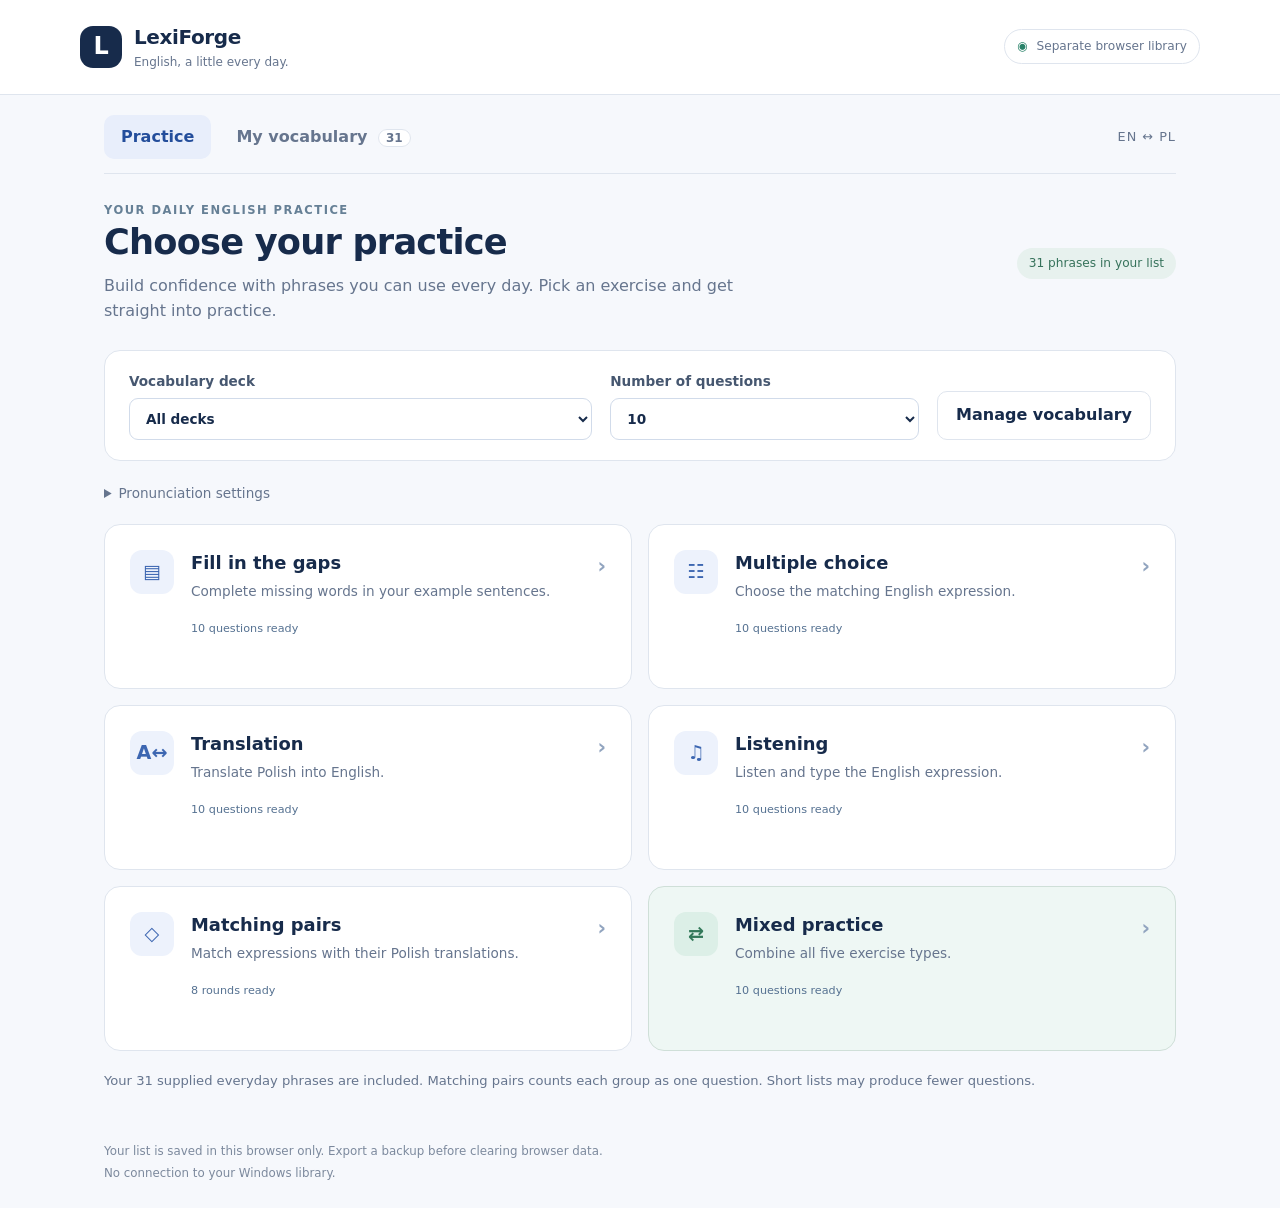
==== index.html @ 7cbcc1eb "Publish standalone vocabulary exercises" ====
<!doctype html>
<html lang="en"><head><meta charset="UTF-8"><meta name="viewport" content="width=device-width,initial-scale=1"><meta name="theme-color" content="#243f76"><meta name="description" content="Practise 31 everyday English phrases with Polish translations. Five exercise types and mixed practice, with your own browser vocabulary list."><title>LexiForge · Exercises</title><link rel="stylesheet" href="./style.css"><script type="module" src="./app.js"></script></head>
<body><a class="skip" href="#main">Skip to practice</a><header class="app-header"><a class="brand" href="./" aria-label="LexiForge home"><span class="brand-mark" aria-hidden="true">L</span><span>LexiForge<small>English, a little every day.</small></span></a><div class="local-badge"><span aria-hidden="true">◉</span> Separate browser library</div></header><div class="shell"><nav class="tabs" aria-label="Main navigation"><button data-view="practice" class="active">Practice</button><button data-view="vocabulary">My vocabulary <span id="word-count"></span></button><span class="nav-note">EN <span aria-hidden="true">↔</span> PL</span></nav><div id="notice" role="status" aria-live="polite"></div><main id="main" tabindex="-1"></main><footer>Your list is saved in this browser only. Export a backup before clearing browser data. <span>No connection to your Windows library.</span></footer></div><dialog id="dialog" aria-labelledby="dialog-title"></dialog></body></html>
---- style.css ----
:root{font-family:Inter,ui-sans-serif,system-ui,-apple-system,"Segoe UI",sans-serif;color:#25334a;background:#f6f8fc;font-size:16px;line-height:1.55;--blue:#2659ba;--ink:#172b4b;--muted:#66758e;--line:#dfe5ee}
*{box-sizing:border-box}body{margin:0}button,input,select,textarea{font:inherit}button,a,input,select,textarea{touch-action:manipulation}button{cursor:pointer;border:1px solid transparent;border-radius:10px;padding:11px 18px;background:#edf1f7;color:var(--ink);font-weight:600}button:hover:not(:disabled){filter:brightness(.96)}button:disabled{opacity:.5;cursor:not-allowed}button:focus-visible,a:focus-visible,input:focus-visible,select:focus-visible,textarea:focus-visible,summary:focus-visible{outline:3px solid #6193ee;outline-offset:3px}.primary{background:var(--blue);color:white}.quiet{background:transparent;border-color:var(--line)}.danger{color:#b82737;background:#fff0f1}.link{padding:4px 0;background:none;color:var(--blue);font-size:.9rem}.skip{position:fixed;top:-80px;left:16px;background:#fff;padding:12px;z-index:100}.skip:focus{top:12px}.app-header{padding:22px max(24px,calc((100% - 1120px)/2));background:#fff;border-bottom:1px solid var(--line);display:flex;justify-content:space-between;align-items:center;gap:18px}.brand{display:flex;gap:12px;align-items:center;text-decoration:none;color:var(--ink);font-size:1.25rem;font-weight:750;letter-spacing:-.4px}.brand small{display:block;font-size:.75rem;letter-spacing:0;font-weight:400;color:var(--muted)}.brand-mark{display:grid;place-items:center;width:42px;height:42px;border-radius:13px;background:var(--ink);color:#fff;font-size:1.5rem}.local-badge{font-size:.76rem;border:1px solid var(--line);padding:7px 12px;border-radius:30px;color:var(--muted)}.local-badge span{color:#288268;margin-right:5px}.shell{max-width:1120px;margin:0 auto;padding:0 24px}.tabs{display:flex;gap:8px;align-items:center;border-bottom:1px solid var(--line);padding:20px 0 14px;margin-bottom:28px}.tabs button{background:none;color:var(--muted);padding:9px 16px}.tabs button.active{background:#e8eefb;color:#234d9b}.tabs span#word-count{background:white;border:1px solid var(--line);font-size:.75rem;padding:1px 7px;border-radius:20px;margin-left:5px}.nav-note{margin-left:auto;font-size:.8rem;letter-spacing:1px;color:var(--muted)}#notice:not(:empty){padding:12px 16px;background:#eaf3ff;color:#204a86;border:1px solid #ccdcf5;border-radius:10px;margin-bottom:18px;overflow-wrap:anywhere}h1,h2,h3,p{margin-top:0}h1{font-size:clamp(1.65rem,4vw,2.2rem);line-height:1.25;color:var(--ink);letter-spacing:-.8px;margin-bottom:10px}h2{color:var(--ink);font-size:1.25rem;line-height:1.4;margin-bottom:6px}p{color:var(--muted)}.eyebrow{font-size:.72rem;letter-spacing:1.5px;font-weight:700;color:#668096;text-transform:uppercase;margin-bottom:9px}.intro{display:flex;justify-content:space-between;align-items:center;gap:20px;margin-bottom:26px}.intro p{margin-bottom:0;max-width:630px}.pill{font-size:.76rem;background:#e7f1ee;color:#36725b;border-radius:20px;padding:6px 12px;white-space:nowrap}.setup{display:grid;grid-template-columns:minmax(0,1.5fr) minmax(130px,1fr) auto;gap:18px;align-items:end;background:#fff;padding:20px 24px;border:1px solid var(--line);border-radius:16px;margin-bottom:22px}label{display:grid;gap:6px;font-size:.85rem;color:#465770;font-weight:600}input,select,textarea{border:1px solid #d1dbea;border-radius:9px;padding:11px 12px;background:#fff;color:var(--ink);width:100%;min-width:0}textarea{resize:vertical;min-height:110px}.setup label small{font-weight:400}.settings{margin-bottom:20px;color:var(--muted);font-size:.85rem}.settings summary{cursor:pointer;width:max-content}.audio-fields{display:flex;gap:20px;flex-wrap:wrap;padding:16px 0}.audio-fields label{min-width:160px}.audio-fields label.check{display:flex;align-items:center;gap:8px}.check input{width:18px;height:18px}.modes{display:grid;grid-template-columns:repeat(2,minmax(0,1fr));gap:16px}.mode-card{display:flex;gap:17px;text-align:left;position:relative;align-items:flex-start;padding:25px;background:#fff;border:1px solid var(--line);border-radius:16px;min-height:165px;transition:transform .16s,border-color .16s,box-shadow .16s}.mode-card:hover:not(:disabled){transform:translateY(-2px);border-color:#9cb5e4;box-shadow:0 6px 22px #2e4f8610;filter:none}.mode-card .mode-icon{display:grid;place-items:center;width:44px;height:44px;flex-shrink:0;background:#edf2fc;color:#3c66b1;border-radius:12px;font-size:1.2rem}.mode-card h2{font-size:1.12rem;margin-bottom:6px}.mode-card p{font-size:.85rem;line-height:1.6;font-weight:400;margin:0 0 12px}.mode-card small{font-size:.7rem;color:#557191;font-weight:500}.mode-card .chevron{margin-left:auto;color:#91a4bf;font-size:1.3rem}.mode-card[data-mode="mixed"]{background:#eef7f4;border-color:#cfdfd8}.mode-card[data-mode="mixed"] .mode-icon{background:#dcefe7;color:#33795a}.tip{font-size:.82rem;color:var(--muted);margin:20px 0}.toolbar{display:flex;gap:10px;align-items:center;flex-wrap:wrap;margin-bottom:20px}.toolbar .search{flex:1;min-width:200px}.toolbar input{background:#fff}.table-wrap{border:1px solid var(--line);background:white;border-radius:14px;overflow:auto}table{border-collapse:collapse;width:100%;text-align:left;font-size:.88rem}th{font-size:.72rem;letter-spacing:.6px;text-transform:uppercase;background:#f9fafd;color:var(--muted);padding:15px 18px}td{padding:15px 18px;border-top:1px solid #e8edf4;vertical-align:top}td strong{color:var(--ink)}td .example-text{display:block;font-size:.78rem;color:var(--muted);max-width:460px;margin-top:5px}td button{font-size:.75rem;padding:6px 9px;white-space:nowrap}.row-actions{display:flex;gap:6px}.deck-tag{background:#f0f3f8;border-radius:6px;padding:4px 7px;font-size:.72rem;white-space:nowrap}.practice-top{display:flex;justify-content:space-between;align-items:center;margin-bottom:15px;gap:12px}.practice-top p{margin:0;font-size:.85rem}.question-panel{max-width:830px;margin:0 auto;border:1px solid var(--line);border-radius:20px;background:#fff;padding:28px 36px}.question-panel progress{width:100%;height:7px;accent-color:var(--blue);margin:0 0 24px}.question-meta{display:flex;justify-content:space-between;align-items:center;font-size:.75rem;color:var(--muted);margin-bottom:8px}.question-prompt{font-size:clamp(1.4rem,4vw,1.9rem);line-height:1.5;color:var(--ink);margin:20px 0 22px;font-weight:600;overflow-wrap:anywhere}.question-label{font-size:.8rem;color:var(--muted);margin-bottom:10px}.question-panel input{font-size:1.05rem;padding:15px}.question-actions{display:flex;align-items:center;gap:12px;flex-wrap:wrap;margin-top:20px}.question-actions .primary{flex:1}.choice-grid{display:grid;grid-template-columns:1fr 1fr;gap:10px}.choice-grid button{text-align:left;background:#f8fafd;border-color:var(--line);font-weight:500}.choice-grid .selected{border-color:#346bd0;box-shadow:inset 0 0 0 1px #346bd0;background:#edf3ff}.feedback{margin-top:22px;border-radius:14px;background:#f3f7fd;padding:18px;text-align:left}.feedback.good{background:#eef8f2;border:1px solid #d1e8d8}.feedback.bad{background:#fff5ef;border:1px solid #f0dbcc}.feedback h3{font-size:1.08rem;margin-bottom:8px}.feedback p{margin-bottom:10px;color:#455976}.feedback strong{color:var(--ink)}.feedback .example-text{font-style:italic;font-size:.9rem}.play{background:#e8effc;color:#255bb1;padding:9px 14px}.audio-status{font-size:.8rem;color:#627895;min-height:1.3em;margin:10px 0}.listening-center{text-align:center;padding:15px 0 22px}.listening-center .play{border-radius:50px;padding:15px 25px;font-size:1rem}.matching{display:grid;grid-template-columns:1fr 1fr;gap:20px;margin-top:20px}.matching>div{display:grid;align-content:start;gap:10px}.matching button{padding:14px;text-align:left;font-size:.88rem;min-height:64px;border:1px solid var(--line);background:#f8fafd;font-weight:500;overflow-wrap:anywhere}.matching button.selected{border-color:#3367ca;box-shadow:inset 0 0 0 1px #3367ca;background:#edf3ff}.matching button.matched{background:#e7f5ed;color:#327653;opacity:1;border-color:#c3dece}.match-status{margin-top:16px;color:var(--muted);font-size:.85rem}.results{text-align:center;max-width:800px;margin:auto}.score-ring{display:grid;place-items:center;border:10px solid #e6edf8;border-radius:50%;width:155px;height:155px;font-size:2.4rem;color:#2659ba;font-weight:750;margin:22px auto}.result-actions{justify-content:center}.mistakes{text-align:left;background:#fff;border:1px solid var(--line);border-radius:14px;padding:22px;margin-top:28px}.mistakes li{padding:8px 0}.mistakes span{display:block;color:var(--muted);font-size:.85rem}.empty{background:white;border:1px solid var(--line);padding:40px;border-radius:16px;text-align:center}.empty h2{margin-bottom:12px}footer{padding:30px 0 24px;font-size:.74rem;color:#7c899d;line-height:1.8}footer span{display:block}dialog{border:1px solid var(--line);border-radius:18px;padding:26px;width:min(640px,calc(100% - 30px));max-height:90dvh;overflow:auto;box-shadow:0 18px 70px #122b4830}dialog::backdrop{background:#172b4b70;backdrop-filter:blur(3px)}dialog h2{font-size:1.4rem;margin-bottom:8px}dialog p{font-size:.88rem}dialog form{display:grid;gap:16px}dialog .dialog-actions{display:flex;justify-content:flex-end;gap:10px;flex-wrap:wrap;margin-top:8px}.field-grid{display:grid;grid-template-columns:1fr 1fr;gap:14px}.error{color:#b32d37;font-size:.85rem;margin:0}.helper{font-size:.76rem;color:var(--muted)}kbd{font-family:inherit;border:1px solid #d4ddeb;border-radius:4px;padding:1px 5px;font-size:.75rem;background:#f8fafd}.inline-buttons{display:flex;gap:8px;align-items:center;flex-wrap:wrap}.modal-check{display:flex;gap:8px;align-items:center}.modal-check input{width:auto}.visually-hidden{position:absolute;width:1px;height:1px;overflow:hidden;clip-path:inset(50%);white-space:nowrap}
@media(max-width:700px){.app-header{padding:16px 20px}.local-badge{display:none}.shell{padding:0 16px}.tabs{margin-bottom:22px;padding-top:14px}.intro{align-items:flex-start;flex-direction:column;gap:12px}.setup{grid-template-columns:1fr 1fr;padding:17px;gap:14px}.setup>a,.setup>button{grid-column:1/-1}.modes{grid-template-columns:1fr}.mode-card{min-height:145px;padding:20px}.question-panel{padding:22px 18px}.choice-grid{grid-template-columns:1fr}.question-prompt{font-size:1.4rem}.matching{gap:10px}.matching button{font-size:.8rem;padding:11px;min-height:70px}.field-grid{grid-template-columns:1fr}.toolbar .search{min-width:100%;order:-1}.row-actions{flex-direction:column}.table-wrap th,.table-wrap td{padding:12px}.intro .pill{font-size:.72rem}dialog{padding:22px}.question-actions .primary{width:100%;flex:auto}}
@media(prefers-reduced-motion:reduce){*{scroll-behavior:auto!important;transition:none!important}}
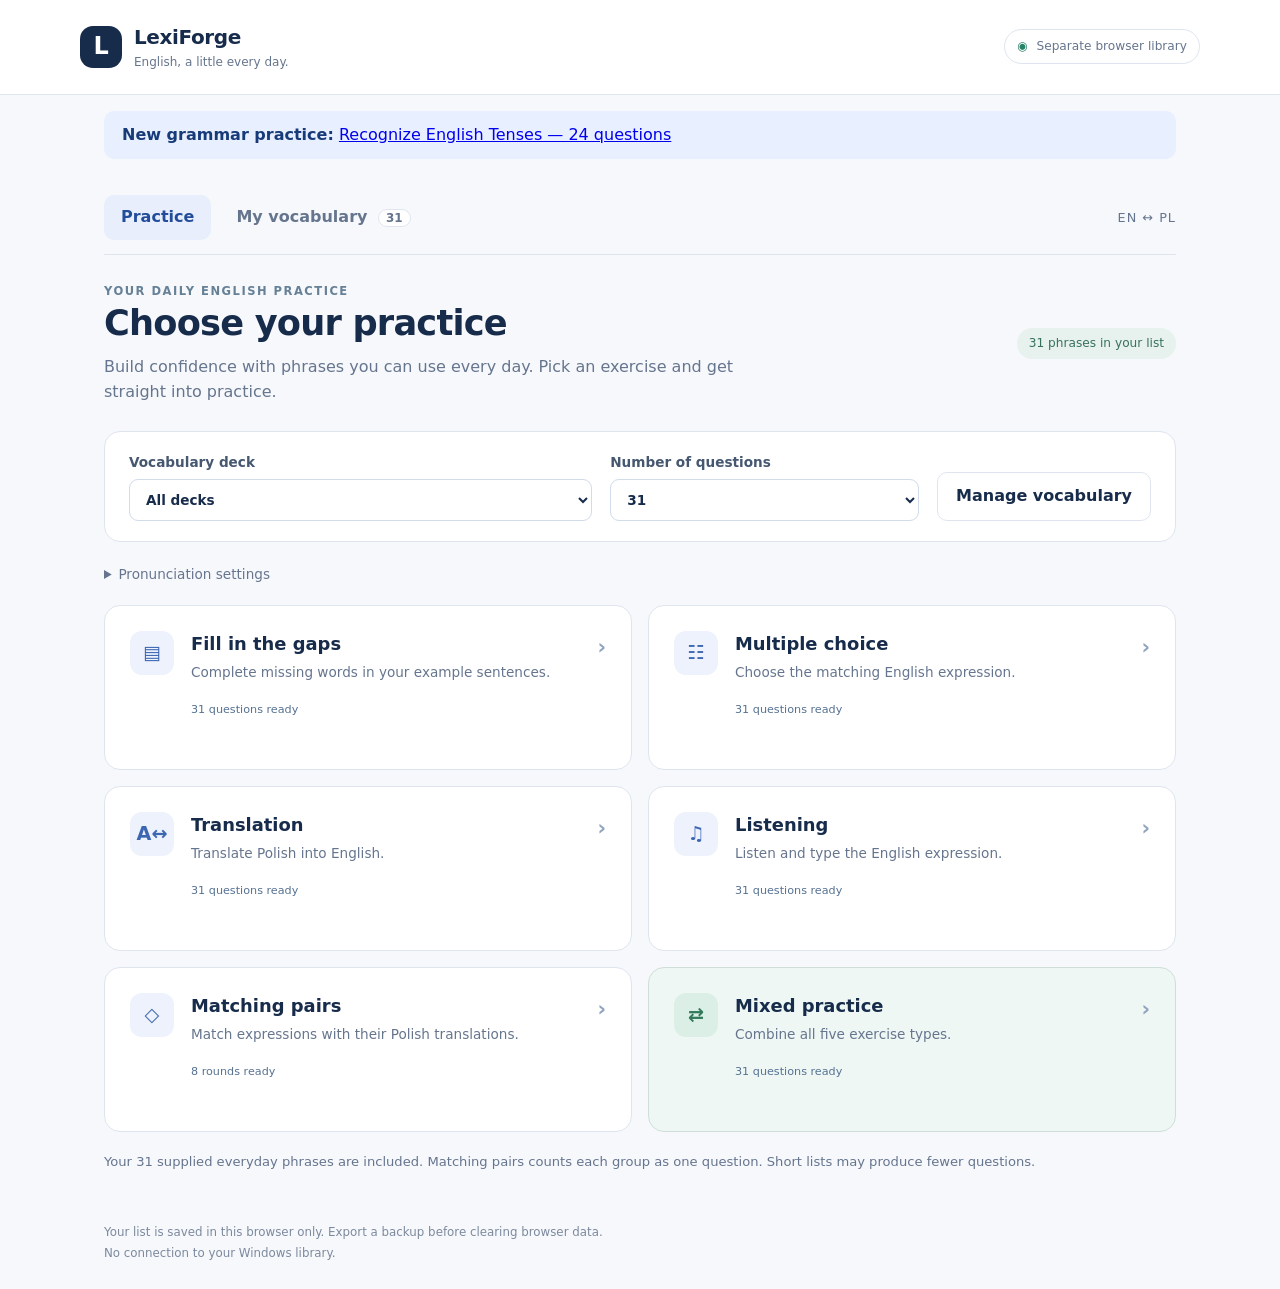
==== commit 7d613bfd: "Link tense recognition exercise from homepage" ====
--- a/index.html
+++ b/index.html
@@ -1,3 +1,3 @@
 <!doctype html>
 <html lang="en"><head><meta charset="UTF-8"><meta name="viewport" content="width=device-width,initial-scale=1"><meta name="theme-color" content="#243f76"><meta name="description" content="Practise 31 everyday English phrases with Polish translations. Five exercise types and mixed practice, with your own browser vocabulary list."><title>LexiForge · Exercises</title><link rel="stylesheet" href="./style.css"><script type="module" src="./app.js"></script></head>
-<body><a class="skip" href="#main">Skip to practice</a><header class="app-header"><a class="brand" href="./" aria-label="LexiForge home"><span class="brand-mark" aria-hidden="true">L</span><span>LexiForge<small>English, a little every day.</small></span></a><div class="local-badge"><span aria-hidden="true">◉</span> Separate browser library</div></header><div class="shell"><nav class="tabs" aria-label="Main navigation"><button data-view="practice" class="active">Practice</button><button data-view="vocabulary">My vocabulary <span id="word-count"></span></button><span class="nav-note">EN <span aria-hidden="true">↔</span> PL</span></nav><div id="notice" role="status" aria-live="polite"></div><main id="main" tabindex="-1"></main><footer>Your list is saved in this browser only. Export a backup before clearing browser data. <span>No connection to your Windows library.</span></footer></div><dialog id="dialog" aria-labelledby="dialog-title"></dialog></body></html>+<body><a class="skip" href="#main">Skip to practice</a><header class="app-header"><a class="brand" href="./" aria-label="LexiForge home"><span class="brand-mark" aria-hidden="true">L</span><span>LexiForge<small>English, a little every day.</small></span></a><div class="local-badge"><span aria-hidden="true">◉</span> Separate browser library</div></header><div class="shell"><div style="padding:12px 18px;background:#e8efff;color:#173a79;border-radius:10px;margin:16px 0"><strong>New grammar practice:</strong> <a href="./tenses.html">Recognize English Tenses — 24 questions</a></div><nav class="tabs" aria-label="Main navigation"><button data-view="practice" class="active">Practice</button><button data-view="vocabulary">My vocabulary <span id="word-count"></span></button><span class="nav-note">EN <span aria-hidden="true">↔</span> PL</span></nav><div id="notice" role="status" aria-live="polite"></div><main id="main" tabindex="-1"></main><footer>Your list is saved in this browser only. Export a backup before clearing browser data. <span>No connection to your Windows library.</span></footer></div><dialog id="dialog" aria-labelledby="dialog-title"></dialog></body></html>
